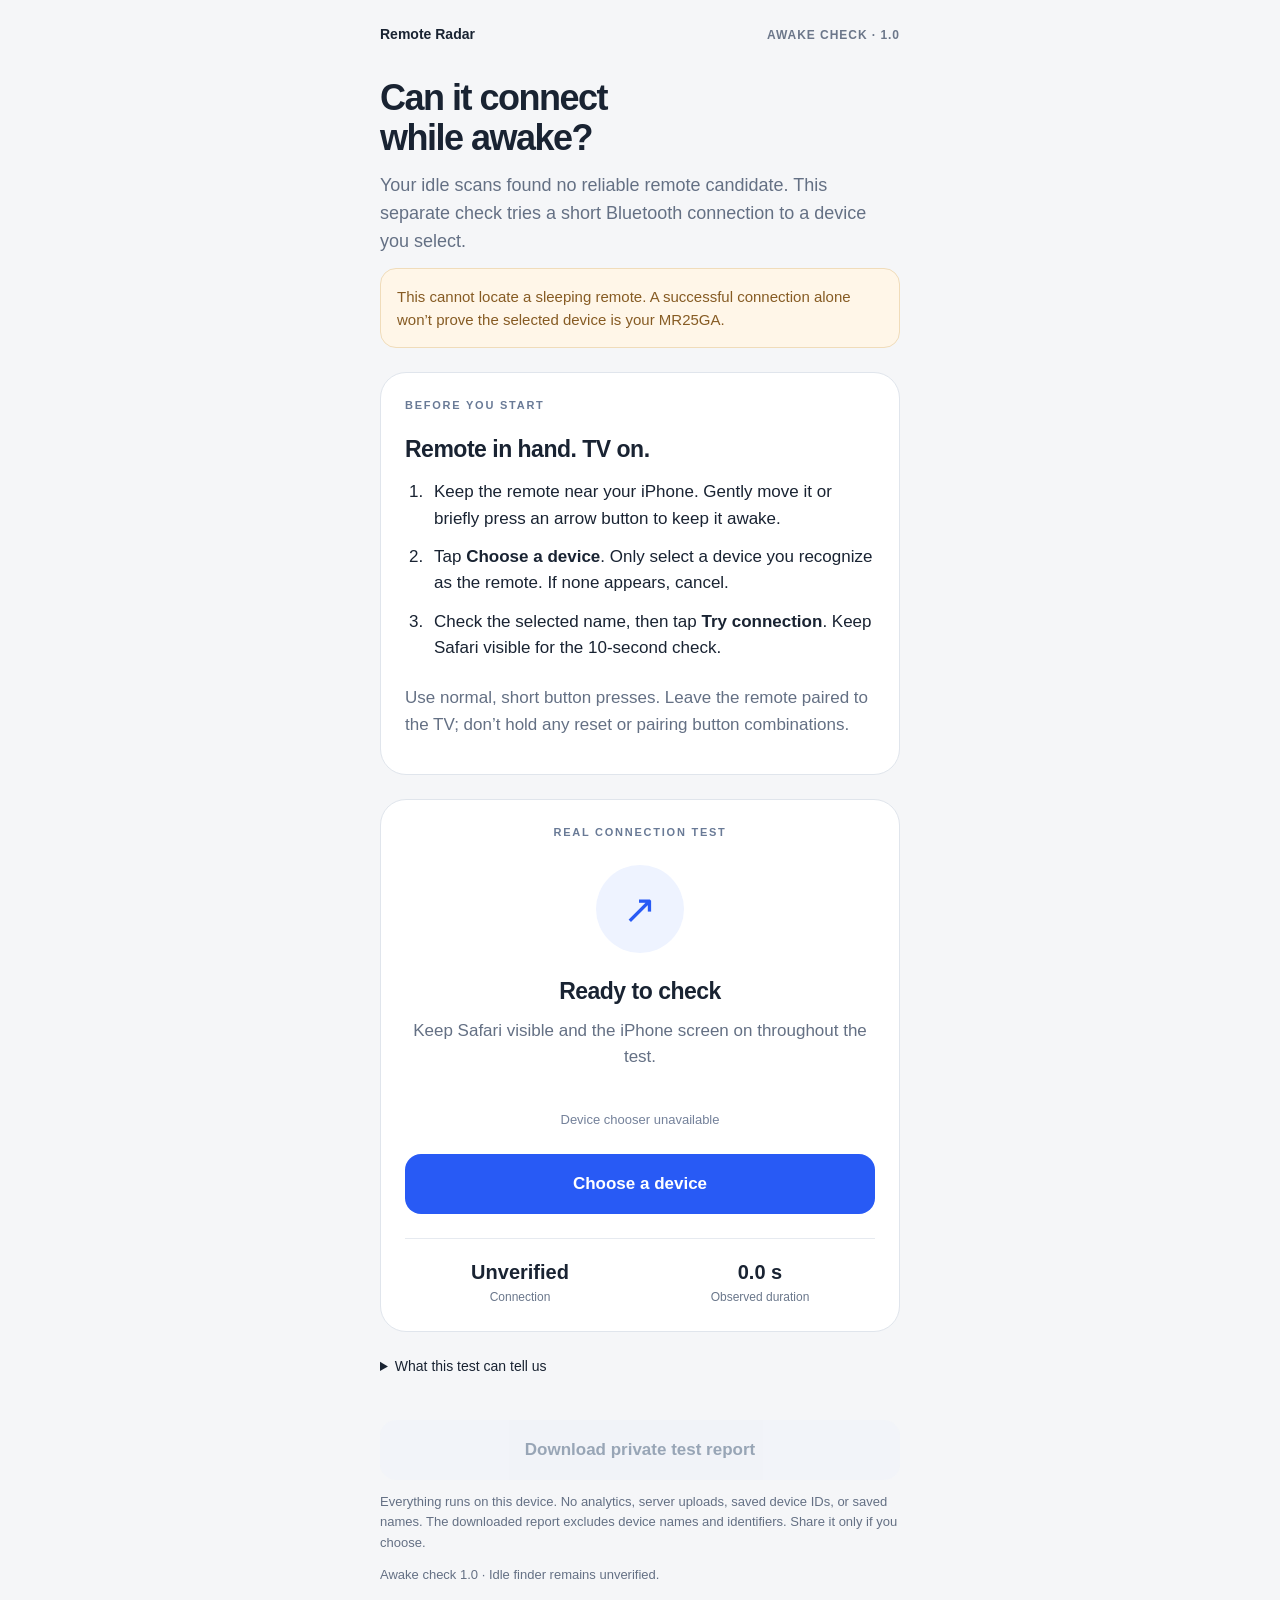
==== index.html @ e9d123a5 "Add files via upload" ====
<!doctype html>
<html lang="en">
<head>
<meta charset="utf-8">
<meta name="viewport" content="width=device-width, initial-scale=1, viewport-fit=cover">
<meta http-equiv="Content-Security-Policy" content="default-src 'self'; script-src 'self' 'sha256-KVDU+wsc9se0KLrEEp6O4lbWaIXiW73HTg2BLneymf8='; style-src 'self' 'sha256-XTaTlitgotfKsFWmuGbfbDup3hBc/7Ta/2EwrWGKd/4='; connect-src 'none'; img-src 'self' data:; object-src 'none'; base-uri 'none'; form-action 'none'">
<meta name="referrer" content="no-referrer">
<meta name="description" content="A private, on-device awake Bluetooth connection diagnostic for Remote Radar.">
<title>Remote Radar · Awake connection check</title>
<link rel="icon" href="[data-uri]" type="image/svg+xml">
<style>
:root{color-scheme:light;font:17px/1.55 -apple-system,BlinkMacSystemFont,"Segoe UI",sans-serif;color:#192332;background:#f5f6f8}*{box-sizing:border-box}body{margin:0}main{max-width:560px;margin:auto;padding:calc(24px + env(safe-area-inset-top)) 20px calc(32px + env(safe-area-inset-bottom))}header{display:flex;justify-content:space-between;align-items:center;gap:12px;font-size:14px;font-weight:700}header span{color:#6c778a;font-size:12px;letter-spacing:.08em}h1{font-size:36px;line-height:1.12;letter-spacing:-1.5px;margin:32px 0 14px}h2{font-size:23px;letter-spacing:-.5px;line-height:1.25;margin:20px 0 12px}p{color:#647084;margin:12px 0}.intro{font-size:18px}section{background:white;border:1px solid #e0e5ec;border-radius:26px;padding:24px;margin:24px 0}.eyebrow{font-size:11px;letter-spacing:.16em;color:#697a96;font-weight:750;text-transform:uppercase}.symbol{display:grid;place-items:center;width:88px;height:88px;border-radius:50%;background:#eef3ff;color:#285af5;font-size:40px;margin:24px auto}#status-card{text-align:center}#status-card[data-state="monitoring"] .symbol{background:#e9f5ee;color:#247653}.steps{padding-left:23px;margin:16px 0 0}.steps li{padding:0 0 12px 6px}.note{background:#fff6e8;border:1px solid #f0dcba;border-radius:16px;padding:16px;color:#865b23;font-size:15px}.selected{overflow-wrap:anywhere;background:#f5f6f8;border-radius:14px;padding:14px;font-size:15px}.selected small{display:block;color:#67748b}button{font:inherit;font-weight:650;border:0;border-radius:16px;padding:17px;width:100%;cursor:pointer;min-height:56px;margin-top:12px;background:#285af5;color:#fff}button.secondary{background:#edf1f8;color:#294567}button:disabled{opacity:.45;cursor:default}button:focus-visible,a:focus-visible{outline:3px solid #8daaff;outline-offset:4px}[hidden]{display:none!important}.facts{display:flex;gap:10px;border-top:1px solid #e6eaf0;margin-top:24px;padding-top:18px}.facts div{flex:1;font-size:12px;color:#6a778b}.facts strong{display:block;color:#192332;font-size:20px}footer{font-size:13px;color:#69778a}a{color:#285af5}details{margin:20px 0;font-size:14px}summary{cursor:pointer;min-height:32px}details p{font-size:14px}.api{font-size:13px;color:#74819a}#message{min-height:80px}@media(max-width:360px){main{padding-left:14px;padding-right:14px}section{padding:20px}h1{font-size:32px}}

</style>
</head>
<body>
<main>
<header>Remote Radar <span>AWAKE CHECK · 1.0</span></header>
<h1>Can it connect<br>while awake?</h1>
<p class="intro">Your idle scans found no reliable remote candidate. This separate check tries a short Bluetooth connection to a device you select.</p>
<div class="note">This cannot locate a sleeping remote. A successful connection alone won’t prove the selected device is your MR25GA.</div>
<section aria-labelledby="prepare-title">
<div class="eyebrow">Before you start</div>
<h2 id="prepare-title">Remote in hand. TV on.</h2>
<ol class="steps">
<li>Keep the remote near your iPhone. Gently move it or briefly press an arrow button to keep it awake.</li>
<li>Tap <strong>Choose a device</strong>. Only select a device you recognize as the remote. If none appears, cancel.</li>
<li>Check the selected name, then tap <strong>Try connection</strong>. Keep Safari visible for the 10-second check.</li>
</ol>
<p>Use normal, short button presses. Leave the remote paired to the TV; don’t hold any reset or pairing button combinations.</p>
</section>
<section id="status-card" aria-labelledby="status">
<div class="eyebrow">Real connection test</div>
<div id="symbol" class="symbol" aria-hidden="true">↗</div>
<div role="status" aria-live="polite"><h2 id="status">Ready to check</h2><p id="message"></p></div>
<p id="api" class="api"></p>
<div id="selected" class="selected" hidden><small>Selected device · identity unconfirmed</small><strong id="device-name"></strong></div>
<p id="pending" class="note" hidden>A native Bluetooth request is still pending. Cancel its chooser or close this tab before retrying.</p>
<button id="choose" type="button">Choose a device</button>
<button id="connect" type="button" hidden>Try connection</button>
<button id="stop" class="secondary" type="button" hidden>Stop check</button>
<div class="facts"><div><strong id="result">Unverified</strong>Connection</div><div><strong id="duration">0.0 s</strong>Observed duration</div></div>
</section>
<details><summary>What this test can tell us</summary><p>It uses beacio’s standard <code>requestDevice()</code> chooser and <code>gatt.connect()</code>. A remote already connected to the TV may not appear or accept another connection; this test cannot establish the cause of a failure.</p><p>No characteristics are read or written, and no pairing reset is requested. The page requests disconnection after 10 seconds, when you stop, or when you leave the page. A short connection may temporarily affect TV control.</p><p>The standard GATT connection API has no connected-device RSSI polling method. This page generates no distance or hot/cold readings. Device names can be duplicated or misleading.</p><p>API references: <a href="https://beacio.com/docs" target="_blank" rel="noopener noreferrer">beacio documentation</a> and <a href="https://developer.mozilla.org/en-US/docs/Web/API/BluetoothRemoteGATTServer" target="_blank" rel="noopener noreferrer">GATT connection API</a>.</p></details>
<button id="download" class="secondary" type="button" disabled>Download private test report</button>
<footer><p>Everything runs on this device. No analytics, server uploads, saved device IDs, or saved names. The downloaded report excludes device names and identifiers. Share it only if you choose.</p><p>Awake check 1.0 · Idle finder remains unverified.</p></footer>
<noscript><p>Enable JavaScript to run this test.</p></noscript>
</main>
<script type="module">
// This diagnostic never reads characteristics, writes to a device, or changes pairing.
class AwakeCheck {
  constructor({ bluetooth = globalThis.navigator?.bluetooth, onChange = () => {},
    now = () => performance.now(), later = setTimeout, clear = clearTimeout } = {}) {
    Object.assign(this, { bluetooth, onChange, now, later, clear });
    this.state = 'ready'; this.pending = false; this.serial = 0;
    this.device = null; this.timer = null; this.record = {};
  }
  notify(state) { this.state = state; this.onChange(this); }
  stopRadio() {
    this.clear(this.timer);
    if (this.device && this.listener) this.device.removeEventListener('gattserverdisconnected', this.listener);
    this.listener = null;
    if (this.startedAt !== undefined) {
      this.record.observedConnectionMs = Math.max(0, Math.round(this.now() - this.startedAt));
      this.startedAt = undefined;
    }
    // Also attempt cancellation if the native connect call is still pending.
    if (this.connectAttempted) {
      try { this.device?.gatt?.disconnect(); } catch { this.record.cleanupFailed = true; }
    }
    this.connectAttempted = false;
  }
  finish(state) {
    this.serial++; this.stopRadio();
    this.notify(this.record.cleanupFailed ? 'cleanup-failed' : state);
  }
  cancel(reason = 'user-stopped') {
    if (!['choosing', 'connecting', 'monitoring', 'selected'].includes(this.state)) return;
    this.record.stopReason = reason; this.finish('stopped');
  }
  async choose() {
    if (this.pending || this.record.cleanupFailed || ['choosing', 'connecting', 'monitoring'].includes(this.state)) return;
    this.stopRadio(); this.device = null;
    this.record = { version: 'awake-1.0', requestDeviceAvailable: typeof this.bluetooth?.requestDevice === 'function',
      chooserSelected: false, gattAvailable: false, connectedObserved: false, observedConnectionMs: 0 };
    if (!this.record.requestDeviceAvailable) { this.notify('unavailable'); return; }
    const serial = ++this.serial;
    this.pending = true; this.notify('choosing');
    this.timer = this.later(() => { this.record.stopReason = 'chooser-timeout'; this.finish('timed-out'); }, 60000);
    try {
      // Called synchronously by the button handler: keep Safari's user activation.
      const device = await this.bluetooth.requestDevice({ acceptAllDevices: true });
      if (serial !== this.serial) return;
      this.clear(this.timer); this.device = device;
      this.record.chooserSelected = true;
      this.record.gattAvailable = typeof device?.gatt?.connect === 'function';
      this.notify(this.record.gattAvailable ? 'selected' : 'no-gatt');
    } catch (error) {
      if (serial !== this.serial) return;
      this.clear(this.timer);
      this.record.errorName = safeError(error);
      this.notify(error?.name === 'NotFoundError' ? 'chooser-closed' : 'choose-failed');
    } finally { this.pending = false; this.onChange(this); }
  }
  async connect() {
    if (this.state !== 'selected' || this.pending) return;
    const serial = ++this.serial, device = this.device;
    this.pending = true; this.connectAttempted = true; this.notify('connecting');
    this.timer = this.later(() => { this.record.stopReason = 'connect-timeout'; this.finish('timed-out'); }, 15000);
    try {
      const server = await device.gatt.connect();
      if (serial !== this.serial) { try { server.disconnect(); } catch {} return; }
      this.clear(this.timer);
      if (server.connected !== true) { this.finish('not-connected'); return; }
      this.record.connectedObserved = true; this.startedAt = this.now();
      this.listener = () => { this.record.stopReason = 'device-disconnected'; this.finish('disconnected'); };
      device.addEventListener('gattserverdisconnected', this.listener);
      this.notify('monitoring');
      this.timer = this.later(() => this.finish('complete'), 10000);
    } catch (error) {
      if (serial !== this.serial) return;
      this.record.errorName = safeError(error); this.finish('connect-failed');
    } finally { this.pending = false; this.onChange(this); }
  }
  report() {
    // Names, device IDs, raw error messages, and advertising data stay out of exports.
    return { ...this.record, result: this.state, nativeRequestPending: this.pending,
      identityVerified: false, idleFinderVerified: false, connectedRSSIMeasured: false };
  }
}
function safeError(error) {
  const allowed = ['NotFoundError', 'NotAllowedError', 'SecurityError', 'NetworkError',
    'NotSupportedError', 'InvalidStateError', 'AbortError', 'TypeError'];
  return allowed.includes(error?.name) ? error.name : 'OtherError';
}

const $ = id => document.getElementById(id);
const messages = {
  ready: ['Ready to check', 'Keep Safari visible and the iPhone screen on throughout the test.'],
  unavailable: ['Bluetooth API unavailable', 'Enable beacio for this HTTPS website in iPhone Safari, then reload.'],
  choosing: ['Choose carefully', 'Only select a device you recognize as the remote. If none appears, cancel the chooser.'],
  selected: ['Device selected · identity unconfirmed', 'Check the selected name below. Continue only if this is the device you intend to test.'],
  'no-gatt': ['Connection API unavailable', 'The selected device does not expose a usable GATT connection API here.'],
  connecting: ['Trying a connection…', 'Gently move the remote or briefly press an arrow button. Keep Safari open.'],
  monitoring: ['Connection observed', 'Checking whether it stays connected for 10 seconds. This does not verify the device is your remote.'],
  complete: ['Connection check complete', 'A connection was observed for the short check and disconnection was requested. Remote identity and idle detection remain unverified.'],
  'cleanup-failed': ['Disconnection could not be confirmed', 'The disconnect API failed. Close this tab before trying again. No further connection requests will be started here.'],
  disconnected: ['Connection ended early', 'The selected device connected, then disconnected before the 10-second check finished.'],
  'not-connected': ['No connection confirmed', 'The API returned without reporting an active connection.'],
  'connect-failed': ['Connection failed', 'The selected device could not be connected through this API. This does not establish why.'],
  'choose-failed': ['Device selection failed', 'Check Safari’s beacio permission, then try again.'],
  'chooser-closed': ['No device selected', 'If the awake remote never appeared, this route has not made it reachable.'],
  'timed-out': ['Request timed out', 'Cancel any open Bluetooth chooser. If a native request is still pending, close this tab before trying again.'],
  stopped: ['Check stopped', 'The check stopped and requested disconnection. Keep this page visible to run a new check.']
};
const check = new AwakeCheck({ onChange: render });
function render() {
  const [title, message] = messages[check.state];
  $('status').textContent = title; $('message').textContent = message;
  $('status-card').dataset.state = check.state;
  $('symbol').textContent = check.state === 'monitoring' ? '✓' : '↗';
  $('choose').disabled = check.pending || check.record.cleanupFailed || ['choosing', 'connecting', 'monitoring'].includes(check.state);
  $('connect').hidden = check.state !== 'selected';
  $('stop').hidden = !['choosing', 'connecting', 'monitoring', 'selected'].includes(check.state);
  $('selected').hidden = !check.device;
  $('device-name').textContent = check.device?.name || 'Unnamed device';
  $('api').textContent = typeof navigator.bluetooth?.requestDevice === 'function' ? 'Device chooser available' : 'Device chooser unavailable';
  $('result').textContent = check.record.connectedObserved ? 'Observed' : 'Unverified';
  $('duration').textContent = check.state === 'monitoring' ? 'Checking…' : `${((check.record.observedConnectionMs || 0) / 1000).toFixed(1)} s`;
  $('pending').hidden = !check.pending || ['choosing', 'connecting'].includes(check.state);
  $('download').disabled = !check.record.version || ['choosing', 'connecting', 'monitoring'].includes(check.state);
}
$('choose').addEventListener('click', () => check.choose());
$('connect').addEventListener('click', () => check.connect());
$('stop').addEventListener('click', () => check.cancel());
document.addEventListener('visibilitychange', () => { if (document.hidden) check.cancel('page-hidden'); });
window.addEventListener('pagehide', () => check.cancel('page-left'));
$('download').addEventListener('click', () => {
  const url = URL.createObjectURL(new Blob([JSON.stringify(check.report(), null, 2)], { type: 'application/json' }));
  const a = document.createElement('a'); a.href = url; a.download = 'remote-radar-awake-report.json'; a.click();
  setTimeout(() => URL.revokeObjectURL(url), 1000);
});
render();

</script>
</body>
</html>
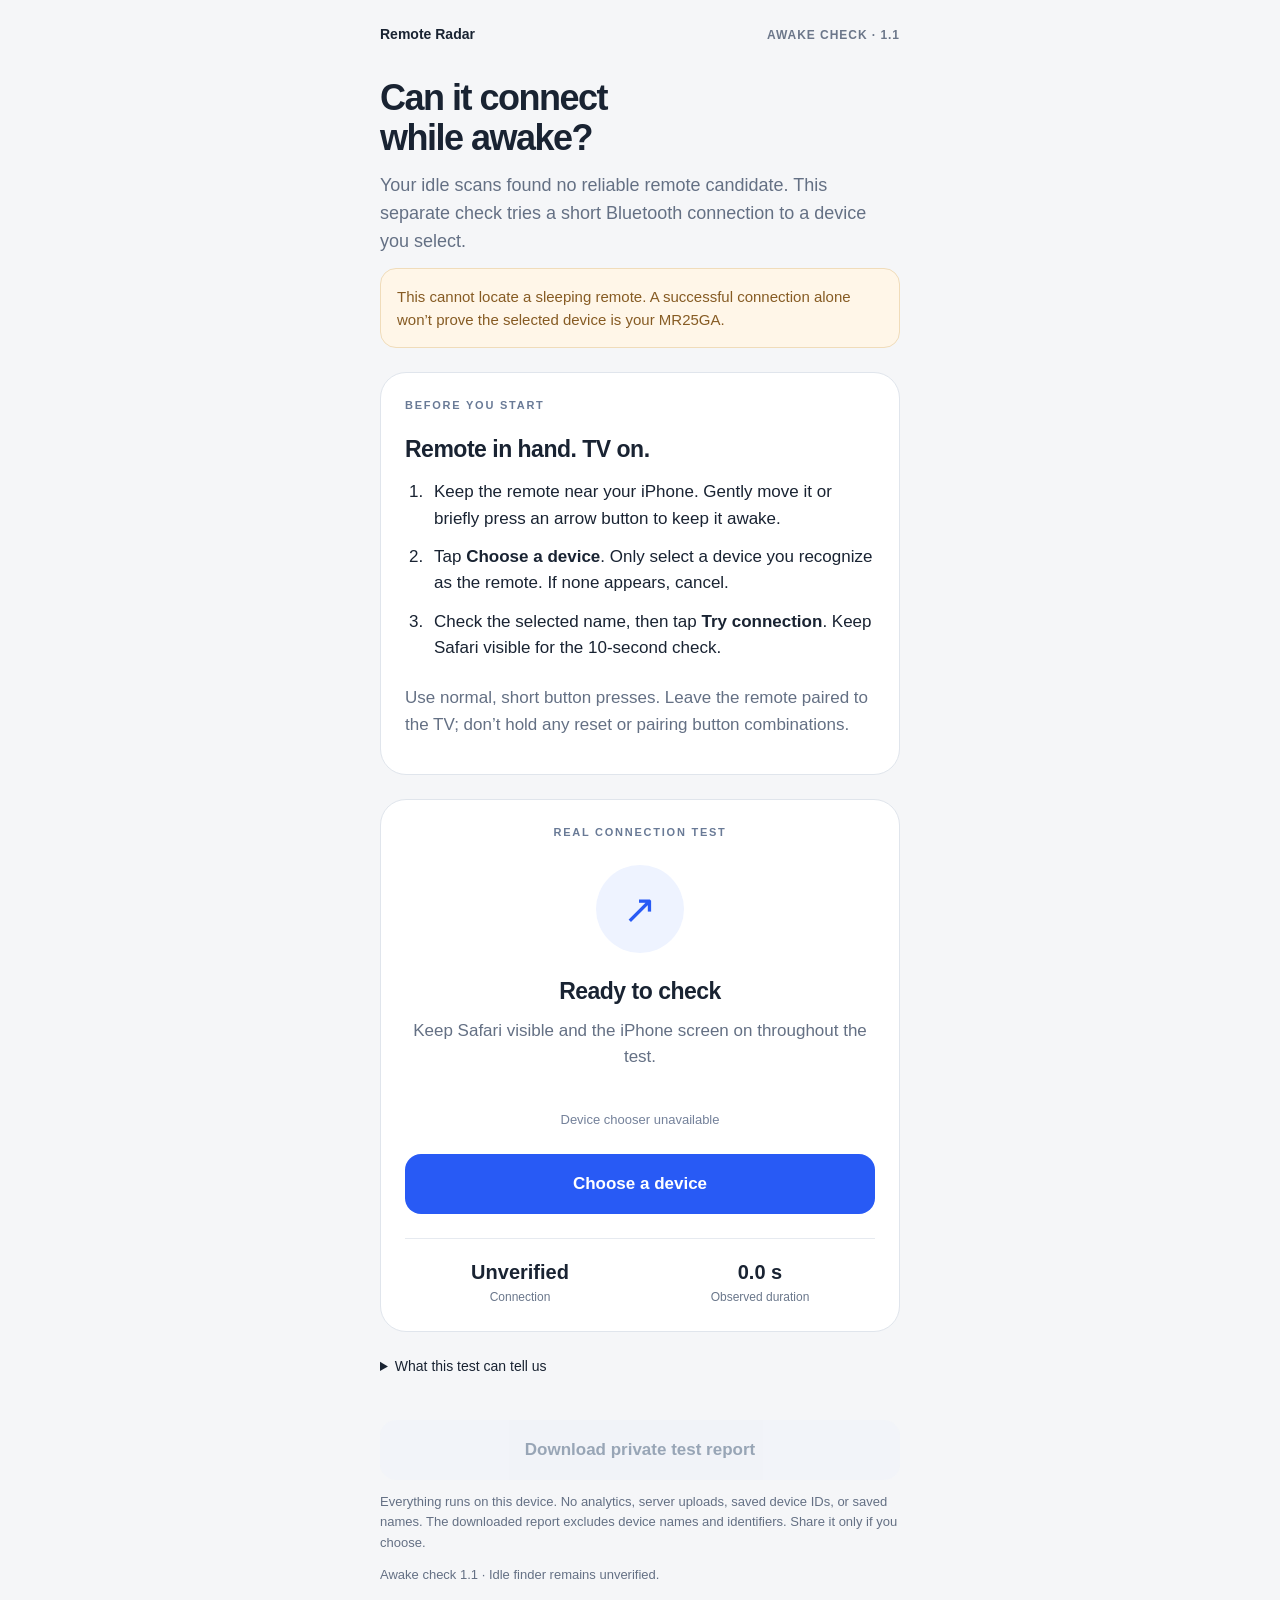
==== commit 7dcd9a9f: "Add files via upload" ====
--- a/index.html
+++ b/index.html
@@ -3,7 +3,7 @@
 <head>
 <meta charset="utf-8">
 <meta name="viewport" content="width=device-width, initial-scale=1, viewport-fit=cover">
-<meta http-equiv="Content-Security-Policy" content="default-src 'self'; script-src 'self' 'sha256-KVDU+wsc9se0KLrEEp6O4lbWaIXiW73HTg2BLneymf8='; style-src 'self' 'sha256-XTaTlitgotfKsFWmuGbfbDup3hBc/7Ta/2EwrWGKd/4='; connect-src 'none'; img-src 'self' data:; object-src 'none'; base-uri 'none'; form-action 'none'">
+<meta http-equiv="Content-Security-Policy" content="default-src 'self'; script-src 'self' 'sha256-GmTzbUtXI+Vx5w3mCoM3UgnU0m8v/JsdflEWG+1IGQw='; style-src 'self' 'sha256-XTaTlitgotfKsFWmuGbfbDup3hBc/7Ta/2EwrWGKd/4='; connect-src 'none'; img-src 'self' data:; object-src 'none'; base-uri 'none'; form-action 'none'">
 <meta name="referrer" content="no-referrer">
 <meta name="description" content="A private, on-device awake Bluetooth connection diagnostic for Remote Radar.">
 <title>Remote Radar · Awake connection check</title>
@@ -15,7 +15,7 @@
 </head>
 <body>
 <main>
-<header>Remote Radar <span>AWAKE CHECK · 1.0</span></header>
+<header>Remote Radar <span>AWAKE CHECK · 1.1</span></header>
 <h1>Can it connect<br>while awake?</h1>
 <p class="intro">Your idle scans found no reliable remote candidate. This separate check tries a short Bluetooth connection to a device you select.</p>
 <div class="note">This cannot locate a sleeping remote. A successful connection alone won’t prove the selected device is your MR25GA.</div>
@@ -43,14 +43,15 @@
 </section>
 <details><summary>What this test can tell us</summary><p>It uses beacio’s standard <code>requestDevice()</code> chooser and <code>gatt.connect()</code>. A remote already connected to the TV may not appear or accept another connection; this test cannot establish the cause of a failure.</p><p>No characteristics are read or written, and no pairing reset is requested. The page requests disconnection after 10 seconds, when you stop, or when you leave the page. A short connection may temporarily affect TV control.</p><p>The standard GATT connection API has no connected-device RSSI polling method. This page generates no distance or hot/cold readings. Device names can be duplicated or misleading.</p><p>API references: <a href="https://beacio.com/docs" target="_blank" rel="noopener noreferrer">beacio documentation</a> and <a href="https://developer.mozilla.org/en-US/docs/Web/API/BluetoothRemoteGATTServer" target="_blank" rel="noopener noreferrer">GATT connection API</a>.</p></details>
 <button id="download" class="secondary" type="button" disabled>Download private test report</button>
-<footer><p>Everything runs on this device. No analytics, server uploads, saved device IDs, or saved names. The downloaded report excludes device names and identifiers. Share it only if you choose.</p><p>Awake check 1.0 · Idle finder remains unverified.</p></footer>
+<footer><p>Everything runs on this device. No analytics, server uploads, saved device IDs, or saved names. The downloaded report excludes device names and identifiers. Share it only if you choose.</p><p>Awake check 1.1 · Idle finder remains unverified.</p></footer>
 <noscript><p>Enable JavaScript to run this test.</p></noscript>
 </main>
 <script type="module">
 // This diagnostic never reads characteristics, writes to a device, or changes pairing.
 class AwakeCheck {
   constructor({ bluetooth = globalThis.navigator?.bluetooth, onChange = () => {},
-    now = () => performance.now(), later = setTimeout, clear = clearTimeout } = {}) {
+    now = () => performance.now(), later = (fn, ms) => globalThis.setTimeout(fn, ms),
+    clear = id => globalThis.clearTimeout(id) } = {}) {
     Object.assign(this, { bluetooth, onChange, now, later, clear });
     this.state = 'ready'; this.pending = false; this.serial = 0;
     this.device = null; this.timer = null; this.record = {};
@@ -81,7 +82,7 @@
   async choose() {
     if (this.pending || this.record.cleanupFailed || ['choosing', 'connecting', 'monitoring'].includes(this.state)) return;
     this.stopRadio(); this.device = null;
-    this.record = { version: 'awake-1.0', requestDeviceAvailable: typeof this.bluetooth?.requestDevice === 'function',
+    this.record = { version: 'awake-1.1', requestDeviceAvailable: typeof this.bluetooth?.requestDevice === 'function',
       chooserSelected: false, gattAvailable: false, connectedObserved: false, observedConnectionMs: 0 };
     if (!this.record.requestDeviceAvailable) { this.notify('unavailable'); return; }
     const serial = ++this.serial;
@@ -151,6 +152,7 @@
   'choose-failed': ['Device selection failed', 'Check Safari’s beacio permission, then try again.'],
   'chooser-closed': ['No device selected', 'If the awake remote never appeared, this route has not made it reachable.'],
   'timed-out': ['Request timed out', 'Cancel any open Bluetooth chooser. If a native request is still pending, close this tab before trying again.'],
+  'page-error': ['The page hit an error', 'Close this tab before trying again. This is a page error, not evidence about your remote. You can download the private report below.'],
   stopped: ['Check stopped', 'The check stopped and requested disconnection. Keep this page visible to run a new check.']
 };
 const check = new AwakeCheck({ onChange: render });
@@ -159,7 +161,7 @@
   $('status').textContent = title; $('message').textContent = message;
   $('status-card').dataset.state = check.state;
   $('symbol').textContent = check.state === 'monitoring' ? '✓' : '↗';
-  $('choose').disabled = check.pending || check.record.cleanupFailed || ['choosing', 'connecting', 'monitoring'].includes(check.state);
+  $('choose').disabled = check.pending || check.record.cleanupFailed || ['choosing', 'connecting', 'monitoring', 'page-error'].includes(check.state);
   $('connect').hidden = check.state !== 'selected';
   $('stop').hidden = !['choosing', 'connecting', 'monitoring', 'selected'].includes(check.state);
   $('selected').hidden = !check.device;
@@ -170,8 +172,16 @@
   $('pending').hidden = !check.pending || ['choosing', 'connecting'].includes(check.state);
   $('download').disabled = !check.record.version || ['choosing', 'connecting', 'monitoring'].includes(check.state);
 }
-$('choose').addEventListener('click', () => check.choose());
-$('connect').addEventListener('click', () => check.connect());
+function showPageError(error) {
+  // Keep untrusted raw errors/device identifiers out of the page and report.
+  try { check.cancel('page-error'); } catch {}
+  check.record.version = 'awake-1.1';
+  check.record.pageError = true;
+  check.record.errorName = error?.name === 'TypeError' ? 'TypeError' : 'OtherError';
+  check.notify('page-error');
+}
+$('choose').addEventListener('click', () => { check.choose().catch(showPageError); });
+$('connect').addEventListener('click', () => { check.connect().catch(showPageError); });
 $('stop').addEventListener('click', () => check.cancel());
 document.addEventListener('visibilitychange', () => { if (document.hidden) check.cancel('page-hidden'); });
 window.addEventListener('pagehide', () => check.cancel('page-left'));
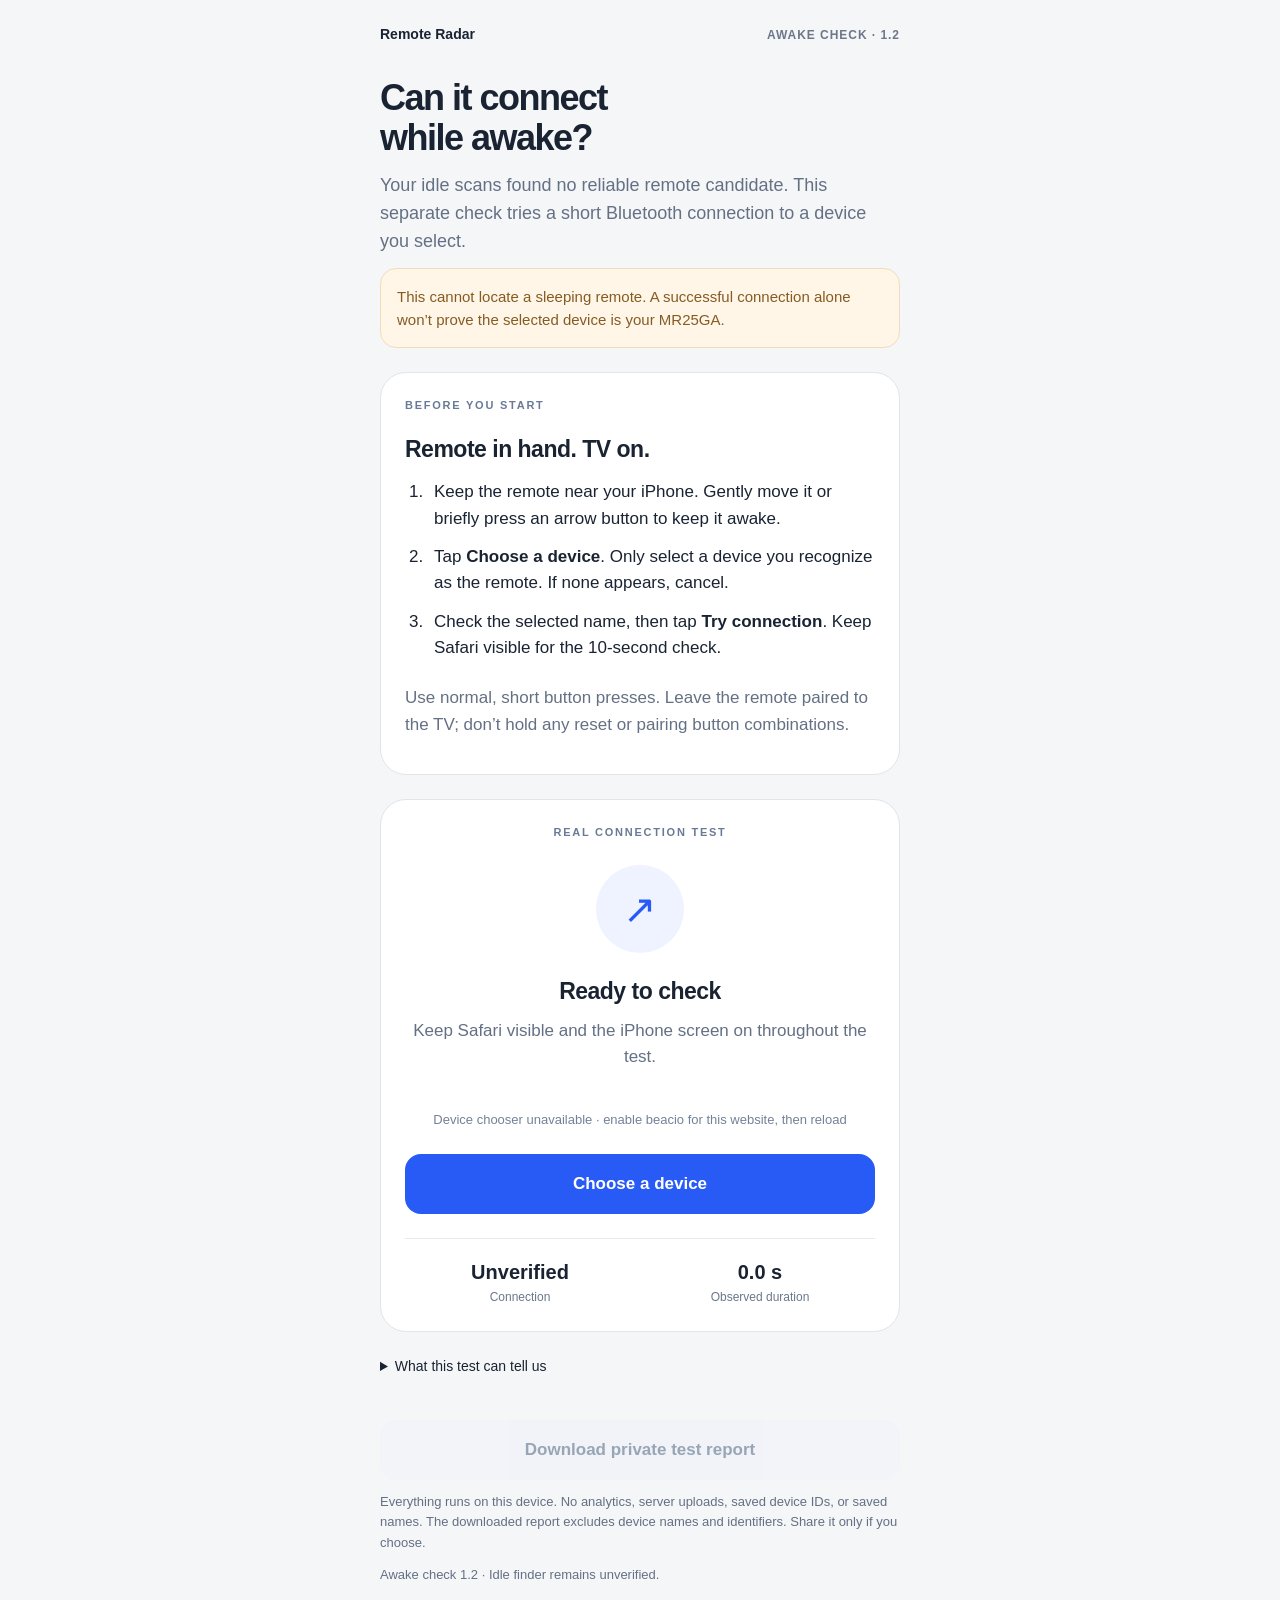
==== commit 281a7a4d: "Add files via upload" ====
--- a/index.html
+++ b/index.html
@@ -3,7 +3,7 @@
 <head>
 <meta charset="utf-8">
 <meta name="viewport" content="width=device-width, initial-scale=1, viewport-fit=cover">
-<meta http-equiv="Content-Security-Policy" content="default-src 'self'; script-src 'self' 'sha256-GmTzbUtXI+Vx5w3mCoM3UgnU0m8v/JsdflEWG+1IGQw='; style-src 'self' 'sha256-XTaTlitgotfKsFWmuGbfbDup3hBc/7Ta/2EwrWGKd/4='; connect-src 'none'; img-src 'self' data:; object-src 'none'; base-uri 'none'; form-action 'none'">
+<meta http-equiv="Content-Security-Policy" content="default-src 'self'; script-src 'self' 'sha256-dL1ET6Zo+B0SYRmQPtdB9L42bR9EtvfwrxYq87eszLE='; style-src 'self' 'sha256-XTaTlitgotfKsFWmuGbfbDup3hBc/7Ta/2EwrWGKd/4='; connect-src 'none'; img-src 'self' data:; object-src 'none'; base-uri 'none'; form-action 'none'">
 <meta name="referrer" content="no-referrer">
 <meta name="description" content="A private, on-device awake Bluetooth connection diagnostic for Remote Radar.">
 <title>Remote Radar · Awake connection check</title>
@@ -15,7 +15,7 @@
 </head>
 <body>
 <main>
-<header>Remote Radar <span>AWAKE CHECK · 1.1</span></header>
+<header>Remote Radar <span>AWAKE CHECK · 1.2</span></header>
 <h1>Can it connect<br>while awake?</h1>
 <p class="intro">Your idle scans found no reliable remote candidate. This separate check tries a short Bluetooth connection to a device you select.</p>
 <div class="note">This cannot locate a sleeping remote. A successful connection alone won’t prove the selected device is your MR25GA.</div>
@@ -41,18 +41,26 @@
 <button id="stop" class="secondary" type="button" hidden>Stop check</button>
 <div class="facts"><div><strong id="result">Unverified</strong>Connection</div><div><strong id="duration">0.0 s</strong>Observed duration</div></div>
 </section>
-<details><summary>What this test can tell us</summary><p>It uses beacio’s standard <code>requestDevice()</code> chooser and <code>gatt.connect()</code>. A remote already connected to the TV may not appear or accept another connection; this test cannot establish the cause of a failure.</p><p>No characteristics are read or written, and no pairing reset is requested. The page requests disconnection after 10 seconds, when you stop, or when you leave the page. A short connection may temporarily affect TV control.</p><p>The standard GATT connection API has no connected-device RSSI polling method. This page generates no distance or hot/cold readings. Device names can be duplicated or misleading.</p><p>API references: <a href="https://beacio.com/docs" target="_blank" rel="noopener noreferrer">beacio documentation</a> and <a href="https://developer.mozilla.org/en-US/docs/Web/API/BluetoothRemoteGATTServer" target="_blank" rel="noopener noreferrer">GATT connection API</a>.</p></details>
+<details><summary>What this test can tell us</summary><p>It uses <code>requestDevice()</code> and <code>gatt.connect()</code>. As in beacio’s own scanner, it prefers the active <code>navigator.beacio</code> bridge when present, otherwise the standard <code>navigator.bluetooth</code> API. A remote already connected to the TV may not appear or accept another connection; this test cannot establish the cause of a failure.</p><p>No characteristics are read or written, and no pairing reset is requested. The page requests disconnection after 10 seconds, when you stop, or when you leave the page. A short connection may temporarily affect TV control.</p><p>The standard GATT connection API has no connected-device RSSI polling method. This page generates no distance or hot/cold readings. Device names can be duplicated or misleading.</p><p>API references: <a href="https://beacio.com/docs" target="_blank" rel="noopener noreferrer">beacio documentation</a> and <a href="https://developer.mozilla.org/en-US/docs/Web/API/BluetoothRemoteGATTServer" target="_blank" rel="noopener noreferrer">GATT connection API</a>.</p></details>
 <button id="download" class="secondary" type="button" disabled>Download private test report</button>
-<footer><p>Everything runs on this device. No analytics, server uploads, saved device IDs, or saved names. The downloaded report excludes device names and identifiers. Share it only if you choose.</p><p>Awake check 1.1 · Idle finder remains unverified.</p></footer>
+<footer><p>Everything runs on this device. No analytics, server uploads, saved device IDs, or saved names. The downloaded report excludes device names and identifiers. Share it only if you choose.</p><p>Awake check 1.2 · Idle finder remains unverified.</p></footer>
 <noscript><p>Enable JavaScript to run this test.</p></noscript>
 </main>
 <script type="module">
 // This diagnostic never reads characteristics, writes to a device, or changes pairing.
+function chooserSurface(nav = globalThis.navigator) {
+  // Match beacio's own free scanner: its active bridge can coexist with a
+  // dormant navigator.bluetooth facade. Resolve at the tap, not page load.
+  if (typeof nav?.beacio?.requestDevice === 'function') {
+    return { bluetooth: nav.beacio, source: 'navigator.beacio' };
+  }
+  return { bluetooth: nav?.bluetooth, source: 'navigator.bluetooth' };
+}
 class AwakeCheck {
-  constructor({ bluetooth = globalThis.navigator?.bluetooth, onChange = () => {},
+  constructor({ bluetooth, resolveChooser = chooserSurface, onChange = () => {},
     now = () => performance.now(), later = (fn, ms) => globalThis.setTimeout(fn, ms),
     clear = id => globalThis.clearTimeout(id) } = {}) {
-    Object.assign(this, { bluetooth, onChange, now, later, clear });
+    Object.assign(this, { bluetooth, resolveChooser, onChange, now, later, clear });
     this.state = 'ready'; this.pending = false; this.serial = 0;
     this.device = null; this.timer = null; this.record = {};
   }
@@ -82,7 +90,9 @@
   async choose() {
     if (this.pending || this.record.cleanupFailed || ['choosing', 'connecting', 'monitoring'].includes(this.state)) return;
     this.stopRadio(); this.device = null;
-    this.record = { version: 'awake-1.1', requestDeviceAvailable: typeof this.bluetooth?.requestDevice === 'function',
+    const surface = this.bluetooth === undefined ? this.resolveChooser() : { bluetooth: this.bluetooth, source: 'injected-test-surface' };
+    const bluetooth = surface.bluetooth;
+    this.record = { version: 'awake-1.2', apiSource: surface.source, requestDeviceAvailable: typeof bluetooth?.requestDevice === 'function',
       chooserSelected: false, gattAvailable: false, connectedObserved: false, observedConnectionMs: 0 };
     if (!this.record.requestDeviceAvailable) { this.notify('unavailable'); return; }
     const serial = ++this.serial;
@@ -90,7 +100,7 @@
     this.timer = this.later(() => { this.record.stopReason = 'chooser-timeout'; this.finish('timed-out'); }, 60000);
     try {
       // Called synchronously by the button handler: keep Safari's user activation.
-      const device = await this.bluetooth.requestDevice({ acceptAllDevices: true });
+      const device = await bluetooth.requestDevice({ acceptAllDevices: true });
       if (serial !== this.serial) return;
       this.clear(this.timer); this.device = device;
       this.record.chooserSelected = true;
@@ -166,7 +176,10 @@
   $('stop').hidden = !['choosing', 'connecting', 'monitoring', 'selected'].includes(check.state);
   $('selected').hidden = !check.device;
   $('device-name').textContent = check.device?.name || 'Unnamed device';
-  $('api').textContent = typeof navigator.bluetooth?.requestDevice === 'function' ? 'Device chooser available' : 'Device chooser unavailable';
+  const surface = chooserSurface();
+  $('api').textContent = typeof surface.bluetooth?.requestDevice === 'function'
+    ? surface.source === 'navigator.beacio' ? 'beacio active bridge available' : 'Standard device chooser available'
+    : 'Device chooser unavailable · enable beacio for this website, then reload';
   $('result').textContent = check.record.connectedObserved ? 'Observed' : 'Unverified';
   $('duration').textContent = check.state === 'monitoring' ? 'Checking…' : `${((check.record.observedConnectionMs || 0) / 1000).toFixed(1)} s`;
   $('pending').hidden = !check.pending || ['choosing', 'connecting'].includes(check.state);
@@ -175,7 +188,7 @@
 function showPageError(error) {
   // Keep untrusted raw errors/device identifiers out of the page and report.
   try { check.cancel('page-error'); } catch {}
-  check.record.version = 'awake-1.1';
+  check.record.version = 'awake-1.2';
   check.record.pageError = true;
   check.record.errorName = error?.name === 'TypeError' ? 'TypeError' : 'OtherError';
   check.notify('page-error');
@@ -185,6 +198,7 @@
 $('stop').addEventListener('click', () => check.cancel());
 document.addEventListener('visibilitychange', () => { if (document.hidden) check.cancel('page-hidden'); });
 window.addEventListener('pagehide', () => check.cancel('page-left'));
+window.addEventListener('beacio:extension:ready', render);
 $('download').addEventListener('click', () => {
   const url = URL.createObjectURL(new Blob([JSON.stringify(check.report(), null, 2)], { type: 'application/json' }));
   const a = document.createElement('a'); a.href = url; a.download = 'remote-radar-awake-report.json'; a.click();
